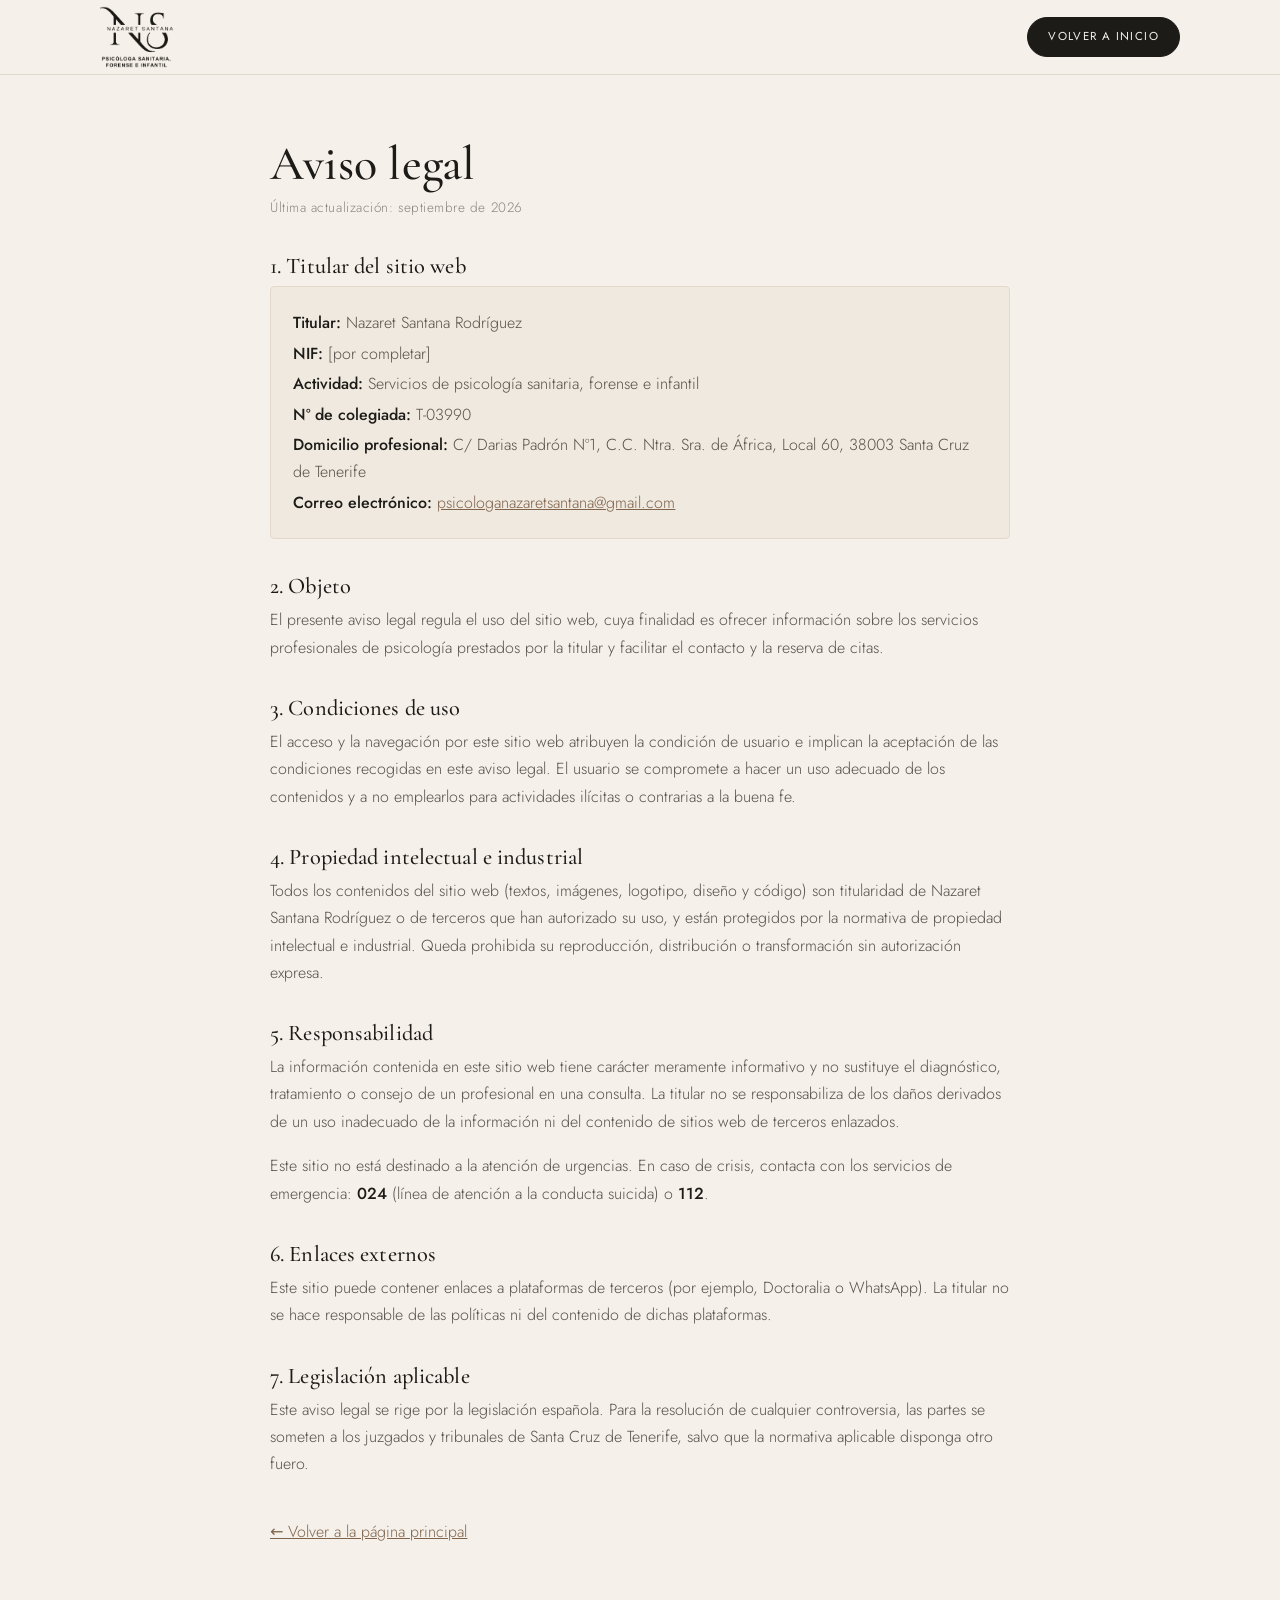
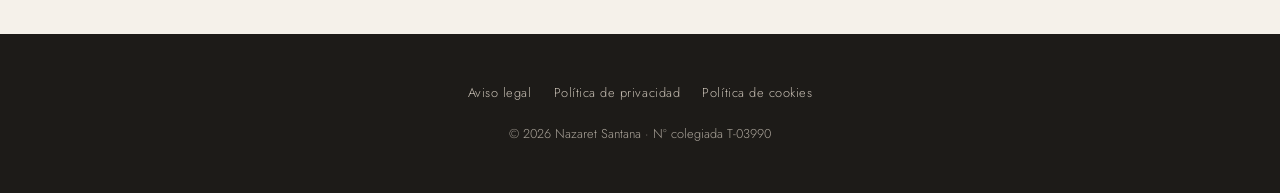
==== aviso-legal.html @ ee98cced "Fix menu movil, SEO, mapa, boton Conoceme y paginas legales - Menu movil: sin desbordamiento horizon" ====
<!DOCTYPE html>
<html lang="es">
<head>
  <meta charset="UTF-8" />
  <meta name="viewport" content="width=device-width, initial-scale=1.0" />
  <title>Aviso legal · Nazaret Santana</title>
  <meta name="description" content="Aviso legal del sitio web de Nazaret Santana, psicóloga en Santa Cruz de Tenerife." />
  <meta name="robots" content="noindex, follow" />
  <meta name="theme-color" content="#1d1b18" />
  <link rel="icon" href="data:image/svg+xml,<svg xmlns='http://www.w3.org/2000/svg' viewBox='0 0 100 100'><rect width='100' height='100' rx='18' fill='%231d1b18'/><text x='50' y='68' font-size='52' font-family='Georgia,serif' fill='%23f4efe6' text-anchor='middle'>NS</text></svg>" />
  <link rel="preconnect" href="https://fonts.googleapis.com" />
  <link rel="preconnect" href="https://fonts.gstatic.com" crossorigin />
  <link href="https://fonts.googleapis.com/css2?family=Cormorant+Garamond:ital,wght@0,400;0,500;0,600;1,400&family=Jost:wght@300;400;500;600&display=swap" rel="stylesheet" />
  <link rel="stylesheet" href="styles.css?v=3" />
</head>
<body>

  <header class="nav">
    <div class="container nav__inner">
      <a href="index.html" class="brand" aria-label="Nazaret Santana, inicio">
        <img src="assets/logo.png" alt="Nazaret Santana" class="brand__logo" />
      </a>
      <a href="index.html" class="btn btn--sm">Volver a inicio</a>
    </div>
  </header>

  <main class="legal-wrap legal">
    <h1>Aviso legal</h1>
    <p class="legal__updated">Última actualización: septiembre de 2026</p>

    <h2>1. Titular del sitio web</h2>
    <div class="legal__data">
      <p><strong>Titular:</strong> Nazaret Santana Rodríguez</p>
      <p><strong>NIF:</strong> <!-- EDITAR: completar NIF/DNI -->[por completar]</p>
      <p><strong>Actividad:</strong> Servicios de psicología sanitaria, forense e infantil</p>
      <p><strong>Nº de colegiada:</strong> T-03990</p>
      <p><strong>Domicilio profesional:</strong> C/ Darias Padrón Nº1, C.C. Ntra. Sra. de África, Local 60, 38003 Santa Cruz de Tenerife</p>
      <p><strong>Correo electrónico:</strong> <a href="mailto:psicologanazaretsantana@gmail.com">psicologanazaretsantana@gmail.com</a></p>
    </div>

    <h2>2. Objeto</h2>
    <p>El presente aviso legal regula el uso del sitio web, cuya finalidad es ofrecer información sobre los servicios profesionales de psicología prestados por la titular y facilitar el contacto y la reserva de citas.</p>

    <h2>3. Condiciones de uso</h2>
    <p>El acceso y la navegación por este sitio web atribuyen la condición de usuario e implican la aceptación de las condiciones recogidas en este aviso legal. El usuario se compromete a hacer un uso adecuado de los contenidos y a no emplearlos para actividades ilícitas o contrarias a la buena fe.</p>

    <h2>4. Propiedad intelectual e industrial</h2>
    <p>Todos los contenidos del sitio web (textos, imágenes, logotipo, diseño y código) son titularidad de Nazaret Santana Rodríguez o de terceros que han autorizado su uso, y están protegidos por la normativa de propiedad intelectual e industrial. Queda prohibida su reproducción, distribución o transformación sin autorización expresa.</p>

    <h2>5. Responsabilidad</h2>
    <p>La información contenida en este sitio web tiene carácter meramente informativo y no sustituye el diagnóstico, tratamiento o consejo de un profesional en una consulta. La titular no se responsabiliza de los daños derivados de un uso inadecuado de la información ni del contenido de sitios web de terceros enlazados.</p>
    <p>Este sitio no está destinado a la atención de urgencias. En caso de crisis, contacta con los servicios de emergencia: <strong>024</strong> (línea de atención a la conducta suicida) o <strong>112</strong>.</p>

    <h2>6. Enlaces externos</h2>
    <p>Este sitio puede contener enlaces a plataformas de terceros (por ejemplo, Doctoralia o WhatsApp). La titular no se hace responsable de las políticas ni del contenido de dichas plataformas.</p>

    <h2>7. Legislación aplicable</h2>
    <p>Este aviso legal se rige por la legislación española. Para la resolución de cualquier controversia, las partes se someten a los juzgados y tribunales de Santa Cruz de Tenerife, salvo que la normativa aplicable disponga otro fuero.</p>

    <p style="margin-top:2.5rem"><a href="index.html">← Volver a la página principal</a></p>
  </main>

  <footer class="footer">
    <div class="container footer__inner">
      <nav class="footer__links" aria-label="Enlaces legales">
        <a href="aviso-legal.html">Aviso legal</a>
        <a href="politica-privacidad.html">Política de privacidad</a>
        <a href="politica-cookies.html">Política de cookies</a>
      </nav>
      <p class="footer__note">© <span id="year"></span> Nazaret Santana · Nº colegiada T-03990</p>
    </div>
  </footer>
  <script>document.getElementById('year').textContent=new Date().getFullYear();</script>
</body>
</html>
---- styles.css ----
/* ============================================================
   NAZARET SANTANA · Psicóloga Sanitaria y Forense
   Estilo editorial, elegante y sereno.
   Colores editables en :root.
   ============================================================ */

:root {
  --ink: #1d1b18;
  --ink-soft: #56514a;
  --ink-mute: #8a837a;
  --ivory: #f5f1ea;
  --paper: #fffdf9;
  --sand: #efe9df;
  --sand-2: #e7ded1;
  --line: #e2d9cb;
  --clay: #9a7b5f;      /* acento cálido */
  --clay-dark: #7f634b;
  --dark: #1d1b18;      /* sección oscura */
  --dark-soft: #2a2723;

  --shadow: 0 26px 60px -34px rgba(29, 27, 24, .45);
  --shadow-sm: 0 14px 34px -22px rgba(29, 27, 24, .4);
  --radius: 4px;        /* esquinas sobrias, editorial */
  --radius-lg: 8px;
  --maxw: 1160px;
  --ease: cubic-bezier(.22,.61,.36,1);
}

* { box-sizing: border-box; }
html { scroll-behavior: smooth; scroll-padding-top: 96px; -webkit-text-size-adjust: 100%; overflow-x: clip; }
body { overflow-x: clip; }

body {
  margin: 0;
  font-family: "Jost", system-ui, -apple-system, "Segoe UI", sans-serif;
  color: var(--ink);
  background: var(--ivory);
  line-height: 1.7;
  font-weight: 300;
  -webkit-font-smoothing: antialiased;
}

img { max-width: 100%; display: block; }

h1, h2, h3 {
  font-family: "Cormorant Garamond", Georgia, serif;
  font-weight: 500;
  line-height: 1.08;
  letter-spacing: .005em;
  color: var(--ink);
  margin: 0 0 .5em;
}
h1 { font-size: clamp(2.5rem, 6vw, 4.4rem); font-weight: 500; }
h2 { font-size: clamp(2rem, 4.4vw, 3.1rem); }
h3 { font-size: 1.35rem; letter-spacing: .01em; }
h1 em { font-style: italic; color: var(--clay); }

p { margin: 0 0 1.1rem; color: var(--ink-soft); }
a { color: var(--clay-dark); text-decoration: none; transition: color .2s var(--ease); }
a:hover { color: var(--ink); }
strong { font-weight: 500; color: var(--ink); }

.container { width: 100%; max-width: var(--maxw); margin: 0 auto; padding: 0 clamp(1.25rem, 5vw, 2.5rem); }
.container--narrow { max-width: 780px; }

.eyebrow {
  text-transform: uppercase;
  letter-spacing: .32em;
  font-size: .7rem;
  font-weight: 500;
  color: var(--clay);
  margin: 0 0 1.1rem;
}
.eyebrow--light { color: #cbb79f; }

/* ---------- Botones ---------- */
.btn {
  display: inline-flex; align-items: center; justify-content: center; gap: .5rem;
  background: var(--ink); color: var(--ivory);
  border: 1px solid var(--ink);
  padding: .95rem 1.9rem;
  border-radius: 999px;
  font-family: "Jost", sans-serif;
  font-weight: 400; font-size: .82rem;
  letter-spacing: .12em; text-transform: uppercase;
  cursor: pointer;
  transition: background .25s var(--ease), color .25s var(--ease), transform .25s var(--ease), border-color .25s var(--ease);
}
.btn:hover { background: var(--clay); border-color: var(--clay); color: #fff; transform: translateY(-2px); }
.btn--ghost { background: transparent; color: var(--ink); border-color: var(--ink); }
.btn--ghost:hover { background: var(--ink); color: var(--ivory); border-color: var(--ink); }
.btn--sm { padding: .6rem 1.25rem; font-size: .72rem; }
.btn--lg { padding: 1.1rem 2.4rem; font-size: .85rem; }
.btn--full { width: 100%; margin-bottom: .7rem; }

/* ---------- Topbar ---------- */
.topbar { background: var(--dark); color: #d8cfc0; font-size: .74rem; letter-spacing: .08em; }
.topbar__inner { display: flex; align-items: center; justify-content: center; gap: .7rem; height: 34px; text-transform: uppercase; }
.topbar__sep { opacity: .4; }
@media (max-width: 560px){ .topbar__item:nth-child(3), .topbar__sep { display: none; } }

/* ---------- Nav ---------- */
.nav {
  position: sticky; top: 0; z-index: 50;
  background: rgba(245,241,234,.85);
  backdrop-filter: saturate(140%) blur(12px);
  border-bottom: 1px solid var(--line);
}
.nav__inner { display: flex; align-items: center; justify-content: space-between; height: 74px; }
.brand { display: inline-flex; align-items: center; }
.brand__logo { height: 62px; width: auto; }

.nav__links { display: flex; align-items: center; gap: 2rem; }
.nav__links a { color: var(--ink-soft); font-size: .82rem; letter-spacing: .14em; text-transform: uppercase; font-weight: 400; }
.nav__links a:hover { color: var(--ink); }
.nav__links a.btn { color: var(--ivory); }
.nav__links a.btn:hover { color: #fff; }

.nav__toggle { display: none; flex-direction: column; gap: 5px; background: none; border: 0; cursor: pointer; padding: 10px; z-index: 60; }
.nav__toggle span { width: 26px; height: 1.5px; background: var(--ink); transition: .3s var(--ease); transform-origin: center; }
.nav__toggle[aria-expanded="true"] span:nth-child(1){ transform: translateY(6.5px) rotate(45deg); }
.nav__toggle[aria-expanded="true"] span:nth-child(2){ opacity: 0; }
.nav__toggle[aria-expanded="true"] span:nth-child(3){ transform: translateY(-6.5px) rotate(-45deg); }

/* ---------- Hero ---------- */
.hero { position: relative; padding: clamp(3rem, 8vw, 6rem) 0 clamp(3.5rem, 8vw, 6rem); overflow: hidden; }
.hero__inner { display: grid; grid-template-columns: 1.08fr .92fr; gap: clamp(2rem, 6vw, 5rem); align-items: center; }
.hero h1 { margin-bottom: .35em; }
.lead { font-size: 1.15rem; max-width: 46ch; color: var(--ink-soft); }
.hero__cta { display: flex; flex-wrap: wrap; gap: .9rem; margin: 2rem 0 1.6rem; }
.hero__badges { list-style: none; display: flex; flex-wrap: wrap; gap: .6rem 1.8rem; padding: 0; margin: 0; font-size: .82rem; letter-spacing: .04em; color: var(--ink-mute); text-transform: uppercase; }
.hero__badges li { position: relative; padding-left: 1.1rem; }
.hero__badges li::before { content: "—"; position: absolute; left: 0; color: var(--clay); }

/* Retrato / placeholders */
.hero__media { position: relative; }
.portrait { margin: 0; position: relative; z-index: 2; }
.portrait__ph, .portrait__img {
  width: 100%; aspect-ratio: 4/5; border-radius: var(--radius-lg);
  object-fit: cover; box-shadow: var(--shadow);
}
.portrait--square .portrait__ph, .portrait--square .portrait__img { aspect-ratio: 1/1; }
.portrait--tall .portrait__img { aspect-ratio: 3/4; object-position: 50% 50%; }
.portrait__img { object-position: 50% 22%; background: var(--sand); }
.portrait__ph {
  display: flex; flex-direction: column; align-items: center; justify-content: center; gap: .8rem;
  background:
    repeating-linear-gradient(45deg, transparent, transparent 14px, rgba(154,123,95,.05) 14px, rgba(154,123,95,.05) 15px),
    linear-gradient(160deg, var(--sand), var(--sand-2));
  border: 1px solid var(--line);
  color: var(--ink-mute);
}
.portrait__mono { font-family: "Cormorant Garamond", serif; font-size: 3.6rem; color: var(--clay); letter-spacing: .05em; }
.portrait__label { font-size: .72rem; letter-spacing: .22em; text-transform: uppercase; }
.hero__accent { position: absolute; inset: auto -8% -8% auto; width: 62%; aspect-ratio: 1; background: radial-gradient(circle, rgba(154,123,95,.16), transparent 68%); z-index: 1; }

/* Hero compacto (solo botón de reserva) */
.hero--compact { padding: clamp(2.6rem, 6vw, 4.6rem) 0; text-align: center; background: radial-gradient(900px 360px at 50% -35%, var(--sand-2), transparent 62%); }
.hero__compact { display: flex; flex-direction: column; align-items: center; gap: 1.4rem; }
.hero__compact .eyebrow { margin: 0; }
.hero__lead { font-family: "Cormorant Garamond", serif; font-size: clamp(1.5rem, 3vw, 2.1rem); line-height: 1.25; color: var(--ink); max-width: 24ch; margin: 0; }
.hero__compact .hero__cta { margin: .2rem 0 0; justify-content: center; flex-wrap: wrap; }
.neae-highlight {
  display: flex; align-items: center; gap: 1.1rem; text-align: left;
  max-width: 660px; margin: 2rem auto 0; padding: 1.15rem 1.5rem;
  background: linear-gradient(115deg, rgba(154,123,95,.16), rgba(154,123,95,.05));
  border: 1px solid rgba(154,123,95,.35); border-left: 4px solid var(--clay);
  border-radius: 14px; box-shadow: var(--shadow-sm);
}
.neae-highlight__ico { font-size: 1.9rem; flex-shrink: 0; }
.neae-highlight__txt strong { display: block; font-family: "Cormorant Garamond", serif; font-size: 1.28rem; color: var(--ink); margin-bottom: .15rem; }
.neae-highlight__txt span { font-size: .96rem; color: var(--ink-soft); line-height: 1.55; }
.visually-hidden { position: absolute !important; width: 1px; height: 1px; padding: 0; margin: -1px; overflow: hidden; clip: rect(0 0 0 0); white-space: nowrap; border: 0; }

/* ---------- Quote band ---------- */
.quote { background: var(--sand); border-top: 1px solid var(--line); border-bottom: 1px solid var(--line); padding: clamp(2.4rem, 5vw, 3.6rem) 0; }
.quote p { font-family: "Cormorant Garamond", serif; font-style: italic; font-size: clamp(1.4rem, 3vw, 2.1rem); line-height: 1.35; text-align: center; color: var(--ink); margin: 0; max-width: 30ch; margin-inline: auto; }

/* ---------- Secciones ---------- */
.section { padding: clamp(3.5rem, 8vw, 6.5rem) 0; }
.section--tint { background: var(--sand); }
.section--soft { background: var(--paper); border-top: 1px solid var(--line); border-bottom: 1px solid var(--line); }
.section--dark { background: var(--dark); color: #e7ded1; }
.section--dark h2, .section--dark h3 { color: #fbf7f0; }
.section--dark p { color: #c7bdae; }
.section__head { max-width: 680px; margin: 0 auto clamp(2.4rem, 4vw, 3.4rem); text-align: center; }
.section__sub { font-size: 1.08rem; }

.grid-2 { display: grid; grid-template-columns: .82fr 1.18fr; gap: clamp(2rem, 6vw, 4.5rem); align-items: center; }

.creds { list-style: none; padding: 0; margin: 1.8rem 0 0; display: grid; gap: 0; }
.creds li { display: grid; grid-template-columns: 160px 1fr; gap: 1rem; padding: .95rem 0; border-top: 1px solid var(--line); }
.creds li:last-child { border-bottom: 1px solid var(--line); }
.creds strong { font-family: "Cormorant Garamond", serif; font-size: 1.15rem; font-weight: 500; }

/* ---------- Cards ---------- */
.services__group { text-align: center; font-family: "Cormorant Garamond", serif; font-style: italic; font-size: 1.6rem; color: var(--clay-dark); margin: 2.6rem 0 1.4rem; }
.services__group:first-of-type { margin-top: 0; }
.cards { display: grid; grid-template-columns: repeat(3, 1fr); gap: 1.2rem; }
.cards--2 { grid-template-columns: repeat(2, 1fr); max-width: 640px; margin-inline: auto; }

.card {
  background: rgba(255,255,255,.04);
  border: 1px solid rgba(231,222,209,.18);
  border-radius: var(--radius);
  padding: 2rem 1.6rem;
  transition: transform .3s var(--ease), background .3s var(--ease), border-color .3s var(--ease);
}
.card:hover { transform: translateY(-5px); background: rgba(255,255,255,.07); border-color: rgba(203,183,159,.5); }
.card__icon { font-size: 1.7rem; margin-bottom: .8rem; }
.card h3 { margin-bottom: .4rem; }
.card p { margin: 0; font-size: .95rem; }
.services__note { text-align: center; margin: 2.8rem 0 0; font-style: italic; font-family: "Cormorant Garamond", serif; font-size: 1.3rem; color: var(--clay-dark); }

/* Cards en fondo claro (por si se reutiliza) */
.section:not(.section--dark) .card { background: var(--paper); border-color: var(--line); box-shadow: var(--shadow-sm); }

/* ---------- Steps ---------- */
.steps { list-style: none; counter-reset: step; padding: 0; margin: 0; display: grid; grid-template-columns: repeat(4, 1fr); gap: 1.4rem; }
.steps li { padding: 0 .4rem; }
.steps__num { display: block; font-family: "Cormorant Garamond", serif; font-size: 2.6rem; color: var(--clay); line-height: 1; margin-bottom: .6rem; }
.steps h3 { margin-bottom: .3rem; }
.steps p { margin: 0; font-size: .95rem; }

/* ---------- CTA band ---------- */
.cta { background: var(--clay); color: #fff; }
.cta__inner { display: flex; align-items: center; justify-content: space-between; gap: 2rem; padding: clamp(2.6rem, 5vw, 3.6rem) 0; flex-wrap: wrap; }
.cta h2 { color: #fff; margin-bottom: .2rem; }
.cta p { color: rgba(255,255,255,.9); margin: 0; }
.cta .btn { background: #fff; color: var(--ink); border-color: #fff; }
.cta .btn:hover { background: var(--ink); color: #fff; border-color: var(--ink); }

/* ---------- FAQ ---------- */
.faq { display: grid; gap: .7rem; }
.faq details { background: var(--paper); border: 1px solid var(--line); border-radius: var(--radius); padding: .2rem 1.5rem; transition: box-shadow .25s var(--ease); }
.faq details[open] { box-shadow: var(--shadow-sm); }
.faq summary { list-style: none; cursor: pointer; padding: 1.15rem 0; font-family: "Cormorant Garamond", serif; font-size: 1.28rem; color: var(--ink); display: flex; justify-content: space-between; align-items: center; gap: 1rem; }
.faq summary::-webkit-details-marker { display: none; }
.faq summary::after { content: "+"; font-size: 1.5rem; color: var(--clay); transition: transform .25s var(--ease); line-height: 1; font-family: "Jost", sans-serif; }
.faq details[open] summary::after { transform: rotate(45deg); }
.faq details p { margin: 0 0 1.15rem; font-size: .98rem; }

/* ---------- Opiniones ---------- */
.rating { display: inline-flex; align-items: center; gap: .55rem; margin-top: .3rem; flex-wrap: wrap; justify-content: center; }
.rating__stars { color: #d9a441; letter-spacing: .1em; font-size: 1.25rem; }
.rating__num { font-family: "Cormorant Garamond", serif; font-size: 1.7rem; color: var(--ink); line-height: 1; }
.rating__meta { font-size: .9rem; color: var(--ink-soft); }
.reviews { display: grid; grid-template-columns: repeat(3, 1fr); gap: 1.2rem; }
.review { background: var(--paper); border: 1px solid var(--line); border-radius: var(--radius); padding: 1.6rem 1.5rem; box-shadow: var(--shadow-sm); display: flex; flex-direction: column; gap: .7rem; }
.review__stars { color: #d9a441; letter-spacing: .08em; font-size: 1rem; }
.review__text { margin: 0; font-family: "Cormorant Garamond", serif; font-style: italic; font-size: 1.2rem; line-height: 1.4; color: var(--ink); }
.review__who { margin: 0; display: flex; flex-direction: column; margin-top: auto; }
.review__who strong { font-size: 1rem; }
.review__who span { font-size: .78rem; letter-spacing: .04em; text-transform: uppercase; color: var(--clay); }
.reviews__cta { text-align: center; margin-top: 2.4rem; }

/* ---------- Mapa ---------- */
.map { margin-top: 2.6rem; border-radius: var(--radius-lg); overflow: hidden; border: 1px solid var(--line); box-shadow: var(--shadow-sm); }
.map iframe { display: block; width: 100%; height: 360px; border: 0; }
.map__facade { width: 100%; min-height: 240px; display: flex; flex-direction: column; align-items: center; justify-content: center; gap: .8rem; text-align: center; padding: 2.2rem 1.5rem; cursor: pointer; background: linear-gradient(150deg, var(--sand), var(--sand-2)); transition: background .25s var(--ease); }
.map__facade:hover { background: linear-gradient(150deg, var(--sand-2), var(--sand)); }
.map__pin { font-size: 2.1rem; }
.map__addr { margin: 0; color: var(--ink-soft); font-size: 1rem; }
.map__hint { font-size: .74rem; letter-spacing: .04em; text-transform: uppercase; color: var(--ink-mute); }
.map__actions { text-align: center; margin-top: 1.3rem; }

/* ---------- Páginas legales ---------- */
.legal-wrap { max-width: 820px; margin: 0 auto; padding: clamp(2.2rem, 5vw, 4rem) clamp(1.25rem, 5vw, 2.5rem) 4.5rem; }
.legal h1 { font-size: clamp(2rem, 4.5vw, 3rem); margin-bottom: .1em; }
.legal .legal__updated { color: var(--ink-mute); font-size: .85rem; letter-spacing: .04em; margin-bottom: 2rem; }
.legal h2 { font-size: 1.4rem; margin: 2.2rem 0 .5rem; }
.legal p, .legal li { color: var(--ink-soft); }
.legal ul { padding-left: 1.2rem; display: grid; gap: .3rem; }
.legal a { color: var(--clay-dark); text-decoration: underline; }
.legal .legal__data { background: var(--sand); border: 1px solid var(--line); border-radius: var(--radius); padding: 1.2rem 1.4rem; }
.legal .legal__data p { margin: .2rem 0; }

@media (max-width: 900px) { .reviews { grid-template-columns: repeat(2, 1fr); } }
@media (max-width: 560px) { .reviews { grid-template-columns: 1fr; } }

/* ---------- Contacto ---------- */
.contact { display: grid; grid-template-columns: 1.25fr .75fr; gap: clamp(2rem, 5vw, 3.5rem); align-items: start; }
.contact__list { list-style: none; padding: 0; margin: 0; display: grid; gap: 1.5rem; }
.contact__list li { display: flex; gap: 1rem; }
.contact__ico { font-size: 1.25rem; flex-shrink: 0; margin-top: .1rem; }
.contact__list strong { display: block; font-family: "Cormorant Garamond", serif; font-size: 1.15rem; margin-bottom: .1rem; }
.contact__list div { color: var(--ink-soft); font-size: .98rem; }
.contact__card { background: var(--dark); color: var(--ivory); border-radius: var(--radius-lg); padding: 2.2rem 1.9rem; box-shadow: var(--shadow); }
.contact__card h3 { color: #fff; margin-bottom: .3rem; }
.contact__card > p { color: #c7bdae; margin-bottom: 1.5rem; font-size: .95rem; }
.contact__card .btn { background: var(--ivory); color: var(--ink); border-color: var(--ivory); }
.contact__card .btn:hover { background: var(--clay); color: #fff; border-color: var(--clay); }
.contact__card .btn--ghost { background: transparent; color: var(--ivory); border-color: rgba(245,241,234,.4); }
.contact__card .btn--ghost:hover { background: var(--ivory); color: var(--ink); }

/* ---------- Footer ---------- */
.footer { background: var(--dark); color: rgba(231,222,209,.75); padding: 3rem 0; }
.footer__inner { display: flex; flex-direction: column; align-items: center; gap: 1.2rem; text-align: center; }
.footer__brand { display: flex; flex-direction: column; align-items: center; }
.footer__logo { height: 132px; width: auto; filter: invert(1) brightness(1.7); opacity: .95; }
.footer__links { display: flex; flex-wrap: wrap; justify-content: center; gap: .4rem 1.4rem; }
.footer__links a { color: rgba(231,222,209,.85); font-size: .8rem; letter-spacing: .04em; }
.footer__links a:hover { color: #fff; }
.footer__note { font-size: .8rem; line-height: 1.7; color: rgba(231,222,209,.7); margin: 0; max-width: 64ch; }
.footer__note strong { color: #fff; }

/* ---------- WhatsApp flotante ---------- */
.wa-float {
  position: fixed; right: 18px; bottom: 18px; z-index: 60;
  width: 54px; height: 54px; border-radius: 50%;
  background: #25d366; color: #fff;
  display: flex; align-items: center; justify-content: center;
  box-shadow: 0 12px 30px -8px rgba(37,211,102,.6);
  transition: transform .25s var(--ease);
}
.wa-float:hover { transform: scale(1.08); color: #fff; }

/* ---------- Reveal on scroll ---------- */
.reveal { opacity: 0; transform: translateY(22px); transition: opacity .7s var(--ease), transform .7s var(--ease); }
.reveal.in { opacity: 1; transform: none; }

/* ---------- Responsive ---------- */
@media (max-width: 900px) {
  .nav__toggle { display: flex; }
  .nav__links {
    position: fixed; inset: 0 0 0 auto; width: min(82vw, 320px); max-width: 100vw;
    flex-direction: column; align-items: flex-start; justify-content: center; gap: 1.6rem;
    background: var(--ivory); padding: 2rem 2.2rem;
    box-shadow: -20px 0 60px -30px rgba(0,0,0,.5);
    transform: translateX(100%); transition: transform .35s var(--ease), visibility .35s;
    visibility: hidden; pointer-events: none;
  }
  .nav__links.open { transform: translateX(0); visibility: visible; pointer-events: auto; }
  .nav__links a { font-size: 1rem; }

  .hero__inner { grid-template-columns: 1fr; }
  .hero__media { order: -1; max-width: 320px; margin-inline: auto; }
  .grid-2 { grid-template-columns: 1fr; }
  .about__media { max-width: 380px; margin-inline: auto; }
  .cards { grid-template-columns: repeat(2, 1fr); }
  .steps { grid-template-columns: repeat(2, 1fr); gap: 2rem 1.4rem; }
  .contact { grid-template-columns: 1fr; }
  .cta__inner { flex-direction: column; text-align: center; align-items: center; }
}

@media (max-width: 520px) {
  .cards, .cards--2 { grid-template-columns: 1fr; }
  .steps { grid-template-columns: 1fr; }
  .creds li { grid-template-columns: 1fr; gap: .1rem; padding: .8rem 0; }
  .hero__cta .btn { flex: 1 1 auto; }
}

@media (prefers-reduced-motion: reduce) {
  * { scroll-behavior: auto !important; }
  .reveal { opacity: 1 !important; transform: none !important; transition: none !important; }
}
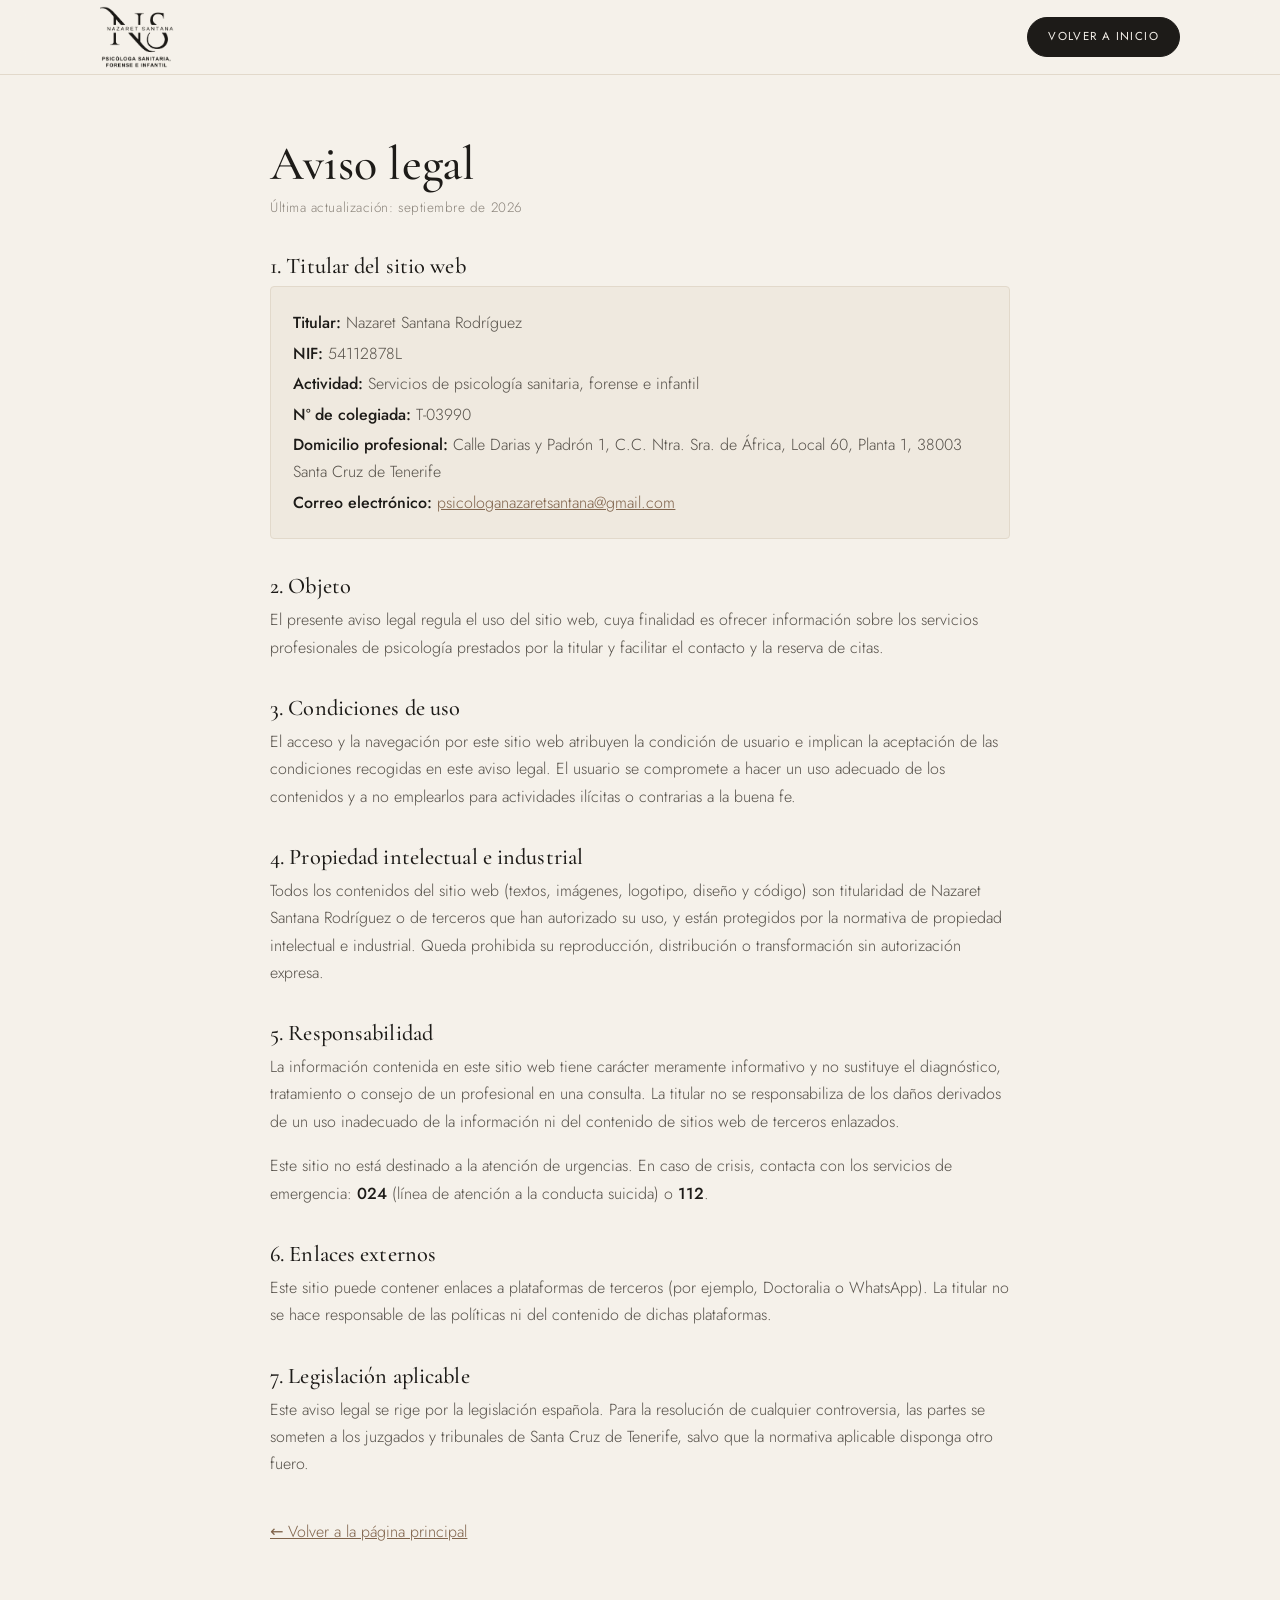
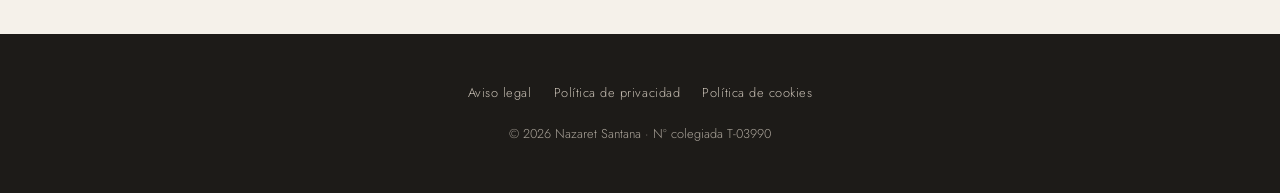
==== commit b4e1d32f: "Completar datos legales (DNI) y corregir direccion de la consulta - DNI 54112878L en Aviso legal y P" ====
--- a/aviso-legal.html
+++ b/aviso-legal.html
@@ -31,10 +31,10 @@
     <h2>1. Titular del sitio web</h2>
     <div class="legal__data">
       <p><strong>Titular:</strong> Nazaret Santana Rodríguez</p>
-      <p><strong>NIF:</strong> <!-- EDITAR: completar NIF/DNI -->[por completar]</p>
+      <p><strong>NIF:</strong> 54112878L</p>
       <p><strong>Actividad:</strong> Servicios de psicología sanitaria, forense e infantil</p>
       <p><strong>Nº de colegiada:</strong> T-03990</p>
-      <p><strong>Domicilio profesional:</strong> C/ Darias Padrón Nº1, C.C. Ntra. Sra. de África, Local 60, 38003 Santa Cruz de Tenerife</p>
+      <p><strong>Domicilio profesional:</strong> Calle Darias y Padrón 1, C.C. Ntra. Sra. de África, Local 60, Planta 1, 38003 Santa Cruz de Tenerife</p>
       <p><strong>Correo electrónico:</strong> <a href="mailto:psicologanazaretsantana@gmail.com">psicologanazaretsantana@gmail.com</a></p>
     </div>
 
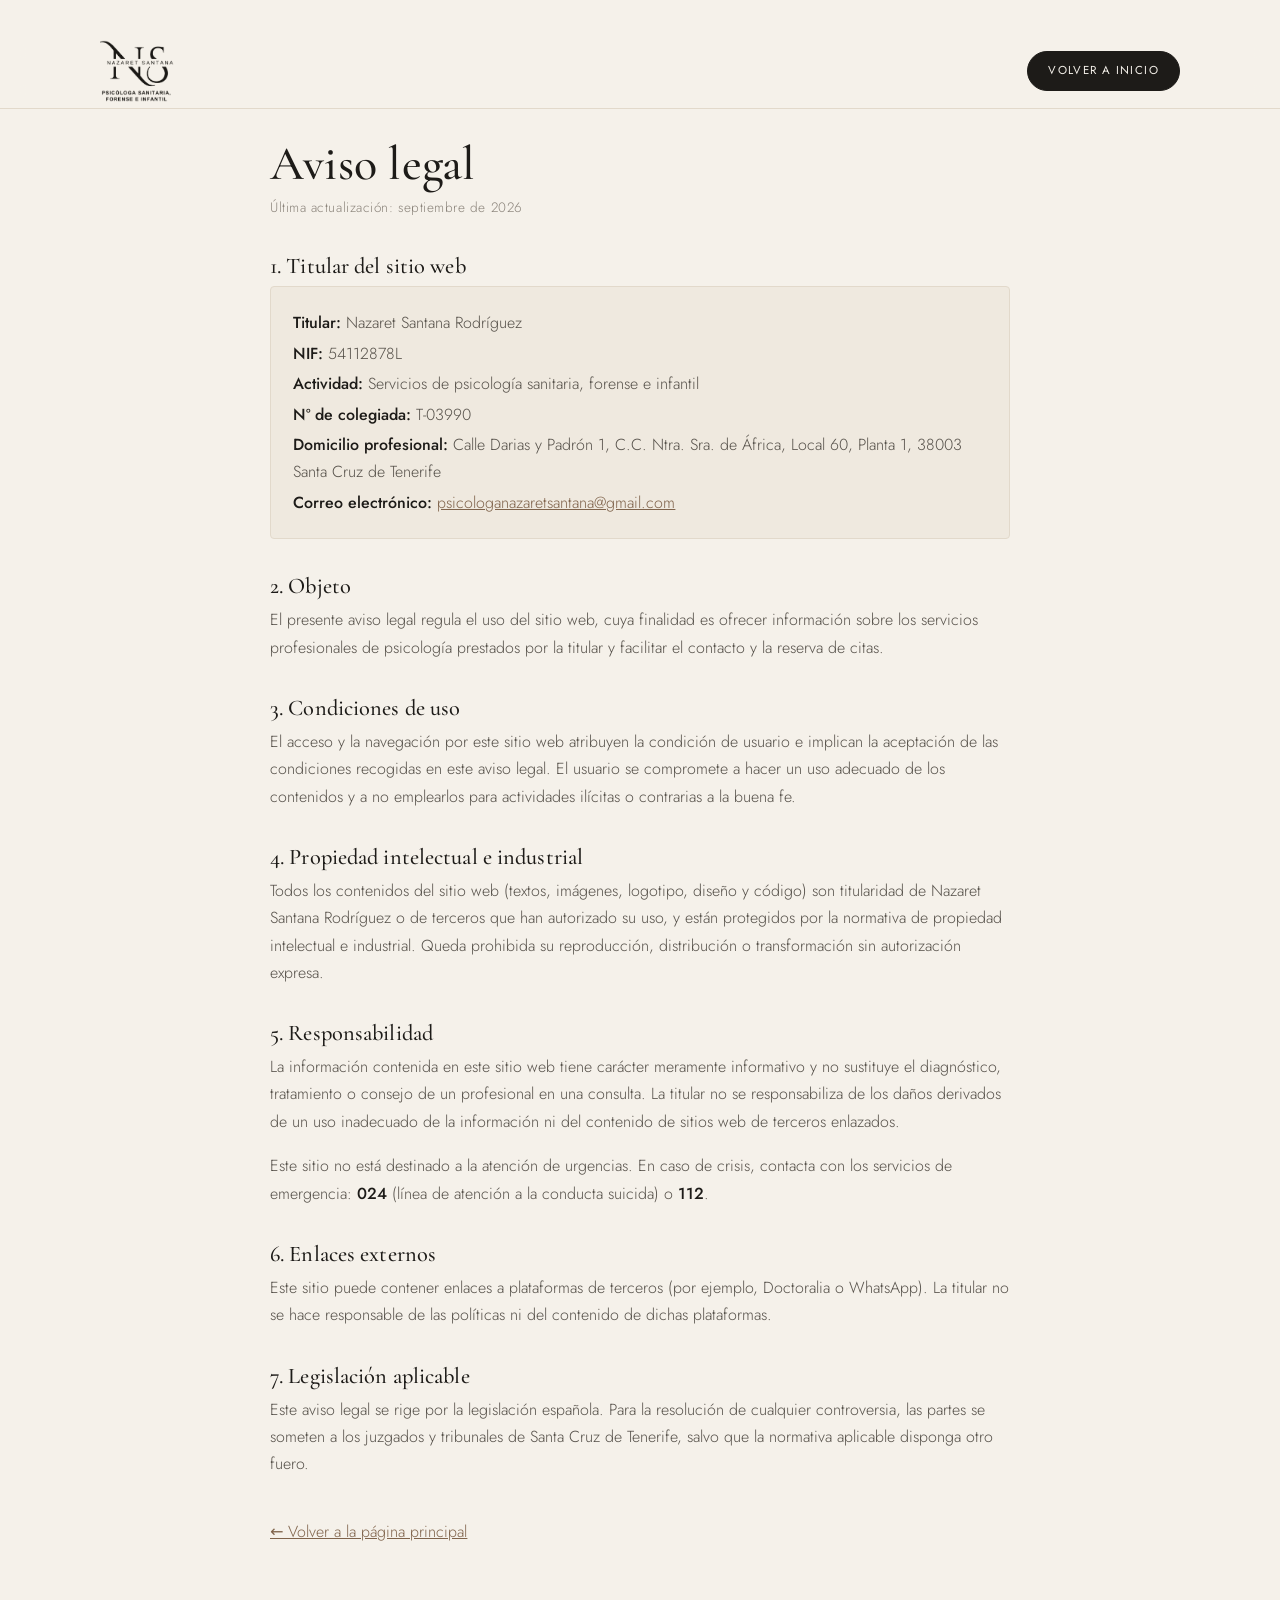
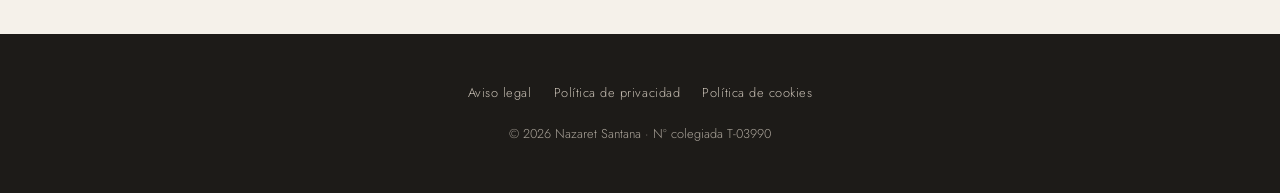
==== commit b00592cf: "Instalar Google Analytics (gtag G-M229HT07JK) y actualizar politicas - Tag gtag.js en index + pagina" ====
--- a/aviso-legal.html
+++ b/aviso-legal.html
@@ -3,6 +3,14 @@
 <head>
   <meta charset="UTF-8" />
   <meta name="viewport" content="width=device-width, initial-scale=1.0" />
+  <!-- Google tag (gtag.js) -->
+  <script async src="https://www.googletagmanager.com/gtag/js?id=G-M229HT07JK"></script>
+  <script>
+    window.dataLayer = window.dataLayer || [];
+    function gtag(){dataLayer.push(arguments);}
+    gtag('js', new Date());
+    gtag('config', 'G-M229HT07JK');
+  </script>
   <title>Aviso legal · Nazaret Santana</title>
   <meta name="description" content="Aviso legal del sitio web de Nazaret Santana, psicóloga en Santa Cruz de Tenerife." />
   <meta name="robots" content="noindex, follow" />
--- a/styles.css
+++ b/styles.css
@@ -27,7 +27,7 @@
 }
 
 * { box-sizing: border-box; }
-html { scroll-behavior: smooth; scroll-padding-top: 96px; -webkit-text-size-adjust: 100%; overflow-x: clip; }
+html { scroll-behavior: smooth; scroll-padding-top: 116px; -webkit-text-size-adjust: 100%; overflow-x: clip; }
 body { overflow-x: clip; }
 
 body {
@@ -94,14 +94,14 @@
 .btn--full { width: 100%; margin-bottom: .7rem; }
 
 /* ---------- Topbar ---------- */
-.topbar { background: var(--dark); color: #d8cfc0; font-size: .74rem; letter-spacing: .08em; }
+.topbar { background: var(--dark); color: #d8cfc0; font-size: .74rem; letter-spacing: .08em; position: sticky; top: 0; z-index: 40; }
 .topbar__inner { display: flex; align-items: center; justify-content: center; gap: .7rem; height: 34px; text-transform: uppercase; }
 .topbar__sep { opacity: .4; }
 @media (max-width: 560px){ .topbar__item:nth-child(3), .topbar__sep { display: none; } }
 
 /* ---------- Nav ---------- */
 .nav {
-  position: sticky; top: 0; z-index: 50;
+  position: sticky; top: 34px; z-index: 50;
   background: rgba(245,241,234,.85);
   backdrop-filter: saturate(140%) blur(12px);
   border-bottom: 1px solid var(--line);
@@ -321,17 +321,24 @@
 
 /* ---------- Responsive ---------- */
 @media (max-width: 900px) {
-  .nav__toggle { display: flex; }
+  .nav { background: var(--ivory); backdrop-filter: none; -webkit-backdrop-filter: none; }
+  .nav__toggle { display: flex; position: relative; z-index: 60; }
   .nav__links {
-    position: fixed; inset: 0 0 0 auto; width: min(82vw, 320px); max-width: 100vw;
-    flex-direction: column; align-items: flex-start; justify-content: center; gap: 1.6rem;
-    background: var(--ivory); padding: 2rem 2.2rem;
-    box-shadow: -20px 0 60px -30px rgba(0,0,0,.5);
+    position: fixed; inset: 0; z-index: 55;
+    flex-direction: column; align-items: center; justify-content: center; gap: 1.7rem;
+    background: var(--ivory); padding: 5rem 2rem 2rem; overflow-y: auto;
     transform: translateX(100%); transition: transform .35s var(--ease), visibility .35s;
     visibility: hidden; pointer-events: none;
   }
   .nav__links.open { transform: translateX(0); visibility: visible; pointer-events: auto; }
-  .nav__links a { font-size: 1rem; }
+  .nav__links a { font-size: 1.15rem; }
+  .nav__links a.btn { margin-top: .4rem; }
+  /* Con el menú abierto, la X se fija a la pantalla (siempre accesible, aunque haya scroll) */
+  .nav__toggle[aria-expanded="true"] { position: fixed; top: 1.6rem; right: 1.5rem; z-index: 65; }
+  /* Bloqueo de scroll del fondo mientras el menú está abierto */
+  body.menu-open { position: fixed; left: 0; right: 0; width: 100%; overflow: hidden; }
+  /* Ocultar el botón flotante de WhatsApp mientras el menú está abierto */
+  body.menu-open .wa-float { display: none; }
 
   .hero__inner { grid-template-columns: 1fr; }
   .hero__media { order: -1; max-width: 320px; margin-inline: auto; }
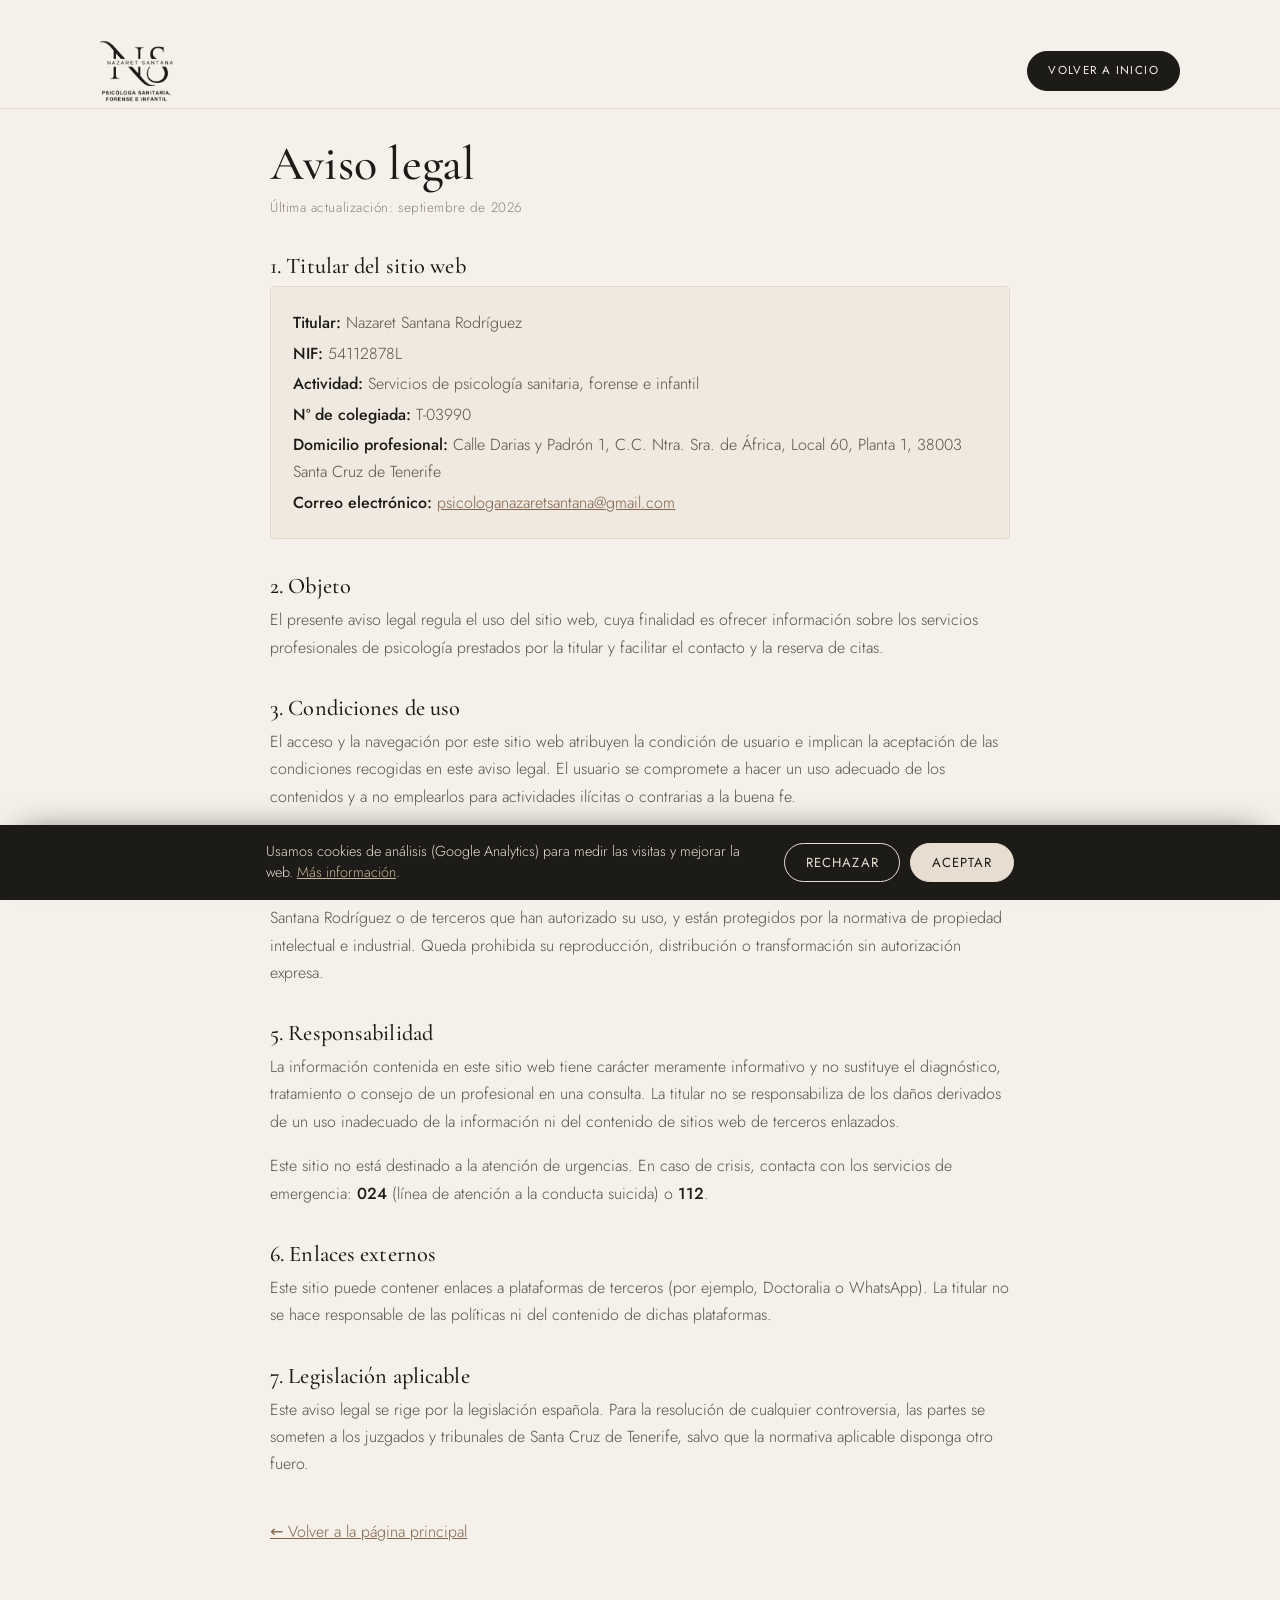
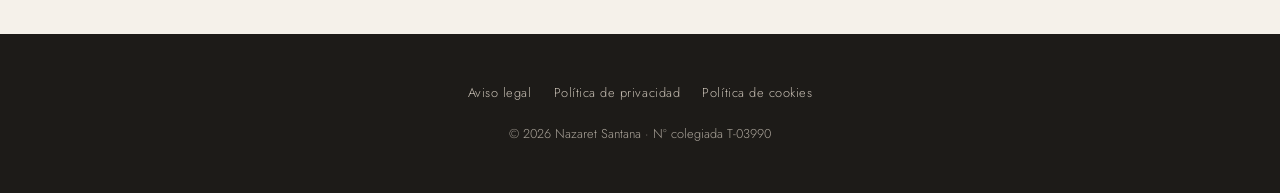
==== commit e55f37d4: "Banner de consentimiento de cookies: carga GA solo tras aceptar (RGPD) - consent.js gestiona el bann" ====
--- a/aviso-legal.html
+++ b/aviso-legal.html
@@ -3,14 +3,6 @@
 <head>
   <meta charset="UTF-8" />
   <meta name="viewport" content="width=device-width, initial-scale=1.0" />
-  <!-- Google tag (gtag.js) -->
-  <script async src="https://www.googletagmanager.com/gtag/js?id=G-M229HT07JK"></script>
-  <script>
-    window.dataLayer = window.dataLayer || [];
-    function gtag(){dataLayer.push(arguments);}
-    gtag('js', new Date());
-    gtag('config', 'G-M229HT07JK');
-  </script>
   <title>Aviso legal · Nazaret Santana</title>
   <meta name="description" content="Aviso legal del sitio web de Nazaret Santana, psicóloga en Santa Cruz de Tenerife." />
   <meta name="robots" content="noindex, follow" />
@@ -79,5 +71,6 @@
     </div>
   </footer>
   <script>document.getElementById('year').textContent=new Date().getFullYear();</script>
+  <script src="consent.js?v=1"></script>
 </body>
 </html>
